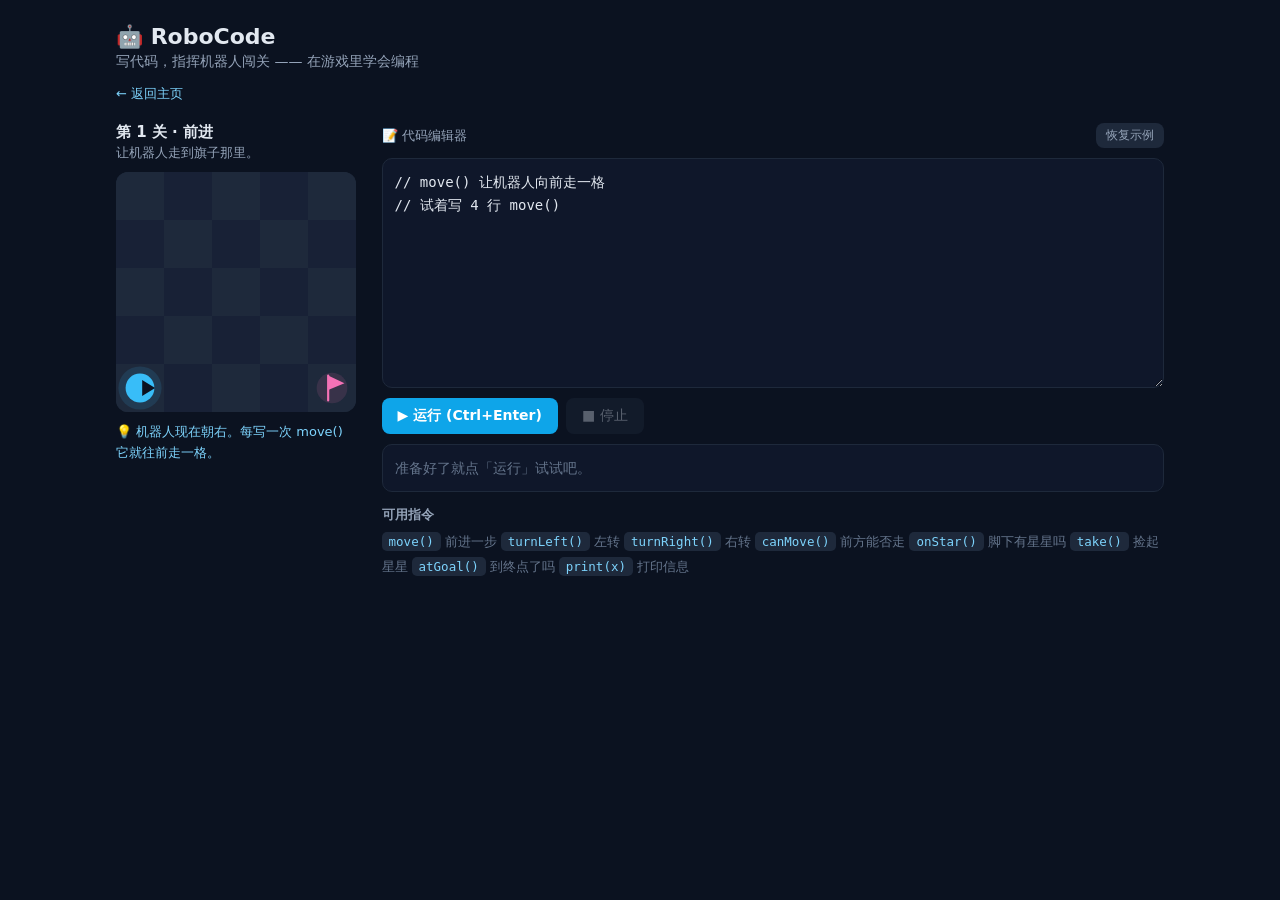
==== robocode.html @ 79fa5fc2 "feat: add RoboCode programming game page" ====
<!DOCTYPE html>
<html lang="zh-CN">
<head>
<meta charset="UTF-8">
<meta name="viewport" content="width=device-width, initial-scale=1">
<title>RoboCode · 用游戏学编程</title>
<style>
*{box-sizing:border-box}
body{margin:0;background:#0b1220;color:#e2e8f0;font-family:system-ui,-apple-system,"Segoe UI","PingFang SC","Microsoft YaHei",sans-serif;min-height:100vh}
.wrap{max-width:1080px;margin:0 auto;padding:24px 16px 48px}
header{margin-bottom:20px}header h1{font-size:22px;margin:0 0 4px}header p{margin:0;color:#94a3b8;font-size:14px}
.main{display:flex;gap:24px;align-items:flex-start}.left{flex:0 1 auto;max-width:470px}.right{flex:1 1 auto;min-width:0;display:flex;flex-direction:column;gap:10px}
.level-bar{margin-bottom:10px}#levelTitle{display:block;font-weight:600;font-size:15px}#levelGoal{display:block;font-size:13px;color:#94a3b8;margin-top:2px}
canvas{border-radius:12px;display:block;background:#1e293b;max-width:100%}
.hint{margin-top:10px;font-size:13px;color:#7dd3fc;line-height:1.6}
.editor-head{display:flex;justify-content:space-between;align-items:center;font-size:13px;color:#94a3b8}
.editor-head button{padding:4px 10px;font-size:12px;background:#1e293b;color:#94a3b8}
#code{width:100%;height:230px;background:#0f172a;color:#e2e8f0;border:1px solid #1e293b;border-radius:10px;padding:12px;font-family:ui-monospace,"SF Mono",Menlo,Consolas,monospace;font-size:14px;line-height:1.65;resize:vertical;outline:none;tab-size:2}
#code:focus{border-color:#38bdf8;box-shadow:0 0 0 3px rgba(56,189,248,.12)}
.actions{display:flex;gap:8px;flex-wrap:wrap}
button{border:none;border-radius:8px;padding:9px 16px;font-size:14px;cursor:pointer;background:#1e293b;color:#cbd5e1;font-family:inherit;transition:.15s}
button:hover:not(:disabled){background:#334155}button.primary{background:#0ea5e9;color:#fff;font-weight:600}button.primary:hover:not(:disabled){background:#38bdf8}button:disabled{opacity:.4;cursor:not-allowed}
.console{background:#0f172a;border:1px solid #1e293b;border-radius:10px;padding:12px;font-size:13.5px;min-height:48px;line-height:1.5;color:#64748b;display:flex;align-items:center;flex-wrap:wrap;gap:4px}
.console.ok{color:#4ade80;border-color:#14532d;background:#052e16}.console.error{color:#fca5a5;border-color:#7f1d1d;background:#2a0e0e}.console.warn{color:#fcd34d;border-color:#78350f;background:#2a1f05}
.console .next{margin-left:10px;padding:5px 12px;font-size:13px;background:#16a34a;color:#fff;font-weight:600}.console .next:hover{background:#22c55e}
.api-help{font-size:12.5px;color:#64748b;line-height:2}.api-help b{color:#94a3b8;display:block;margin-bottom:2px}.api-help code{background:#1e293b;padding:2px 7px;border-radius:5px;color:#7dd3fc;font-family:ui-monospace,monospace;margin-right:4px}
.back{display:inline-flex;margin-top:14px;color:#7dd3fc;font-size:13px;text-decoration:none}.back:hover{text-decoration:underline}
@media(max-width:820px){.main{flex-direction:column}.left{max-width:100%;width:100%}.right{width:100%}canvas{width:100%;height:auto}#code{height:210px}}
</style>
</head>
<body>
<div class="wrap">
<header><h1>🤖 RoboCode</h1><p>写代码，指挥机器人闯关 —— 在游戏里学会编程</p><a class="back" href="./index.html">← 返回主页</a></header>
<div class="main">
<div class="left"><div class="level-bar"><span id="levelTitle"></span><span id="levelGoal"></span></div><canvas id="board"></canvas><div class="hint" id="hint"></div></div>
<div class="right">
<div class="editor-head"><span>📝 代码编辑器</span><button id="resetCode">恢复示例</button></div>
<textarea id="code" spellcheck="false"></textarea>
<div class="actions"><button id="runBtn" class="primary">▶ 运行 (Ctrl+Enter)</button><button id="stopBtn" disabled>■ 停止</button></div>
<div class="console" id="console">准备好了就点「运行」试试吧。</div>
<div class="api-help"><b>可用指令</b><code>move()</code>前进一步 <code>turnLeft()</code>左转 <code>turnRight()</code>右转 <code>canMove()</code>前方能否走 <code>onStar()</code>脚下有星星吗 <code>take()</code>捡起星星 <code>atGoal()</code>到终点了吗 <code>print(x)</code>打印信息</div>
</div></div></div>
<script>
const DIRS=[{dx:1,dy:0,angle:0},{dx:0,dy:1,angle:Math.PI/2},{dx:-1,dy:0,angle:Math.PI},{dx:0,dy:-1,angle:-Math.PI/2}];
const LEVELS=[
{title:"第 1 关 · 前进",goalText:"让机器人走到旗子那里。",size:5,start:{x:0,y:4,dir:0},goal:{x:4,y:4},walls:[],stars:[],starter:"// move() 让机器人向前走一格\n// 试着写 4 行 move()\n\n",tip:"💡 机器人现在朝右。每写一次 move() 它就往前走一格。"},
{title:"第 2 关 · 转弯",goalText:"先向右走，再向上走到旗子。",size:5,start:{x:0,y:4,dir:0},goal:{x:2,y:0},walls:[],stars:[],starter:"// turnLeft() 左转，turnRight() 右转\n// 记住：转弯只是改变方向，不会移动\n\n",tip:"💡 先 move() 两次，然后 turnLeft()，再 move() 四次。"},
{title:"第 3 关 · 循环",goalText:"路很长，用循环让代码短一点。",size:8,start:{x:0,y:7,dir:0},goal:{x:7,y:7},walls:[],stars:[],starter:"// 要走 7 格，写 7 行 move() 太累了\n// 用 for 循环：\n// for (let i = 0; i < 7; i++) { move() }\n\n",tip:"💡 for 循环会把你写在大括号里的代码重复执行很多次。"},
{title:"第 4 关 · 收集星星",goalText:"捡起沿途所有星星，再到旗子那里。",size:7,start:{x:0,y:6,dir:0},goal:{x:6,y:6},walls:[],stars:[{x:2,y:6},{x:4,y:6}],starter:"// onStar() 问：我脚下有星星吗？\n// take() 把星星捡起来\n// 用 if 来「有星星才捡」\n\n",tip:"💡 循环里写：move()，然后 if (onStar()) take()。"},
{title:"第 5 关 · 绕过障碍",goalText:"用 canMove() 判断前方能不能走。",size:7,start:{x:0,y:6,dir:0},goal:{x:6,y:0},walls:[{x:4,y:6},{x:5,y:6},{x:6,y:6},{x:4,y:5},{x:5,y:5},{x:6,y:5},{x:4,y:4},{x:5,y:4},{x:6,y:4},{x:3,y:2},{x:4,y:2},{x:5,y:2}],stars:[],starter:"// while (canMove()) move() 的意思是：\n// 「只要前面能走，就一直往前走」\n\n",tip:"💡 一段直路走完后用 turnLeft() / turnRight() 换方向，再继续 while。"}
];
const canvas=document.getElementById('board'),ctx=canvas.getContext('2d'),codeEl=document.getElementById('code');
let levelIndex=0,level=LEVELS[0],cellSize=60,view=null,playTimer=null,running=false;
function roundRect(x,y,w,h,r){ctx.beginPath();ctx.moveTo(x+r,y);ctx.arcTo(x+w,y,x+w,y+h,r);ctx.arcTo(x+w,y+h,x,y+h,r);ctx.arcTo(x,y+h,x,y,r);ctx.arcTo(x,y,x+w,y,r);ctx.closePath()}
function drawStarPath(cx,cy,r){ctx.beginPath();for(let i=0;i<10;i++){const ang=-Math.PI/2+i*Math.PI/5,rad=i%2===0?r:r*.45,px=cx+Math.cos(ang)*rad,py=cy+Math.sin(ang)*rad;if(i===0)ctx.moveTo(px,py);else ctx.lineTo(px,py)}ctx.closePath()}
function resizeCanvas(){const wrapWidth=Math.min(460,canvas.parentElement.clientWidth||460);cellSize=Math.max(34,Math.floor(wrapWidth/level.size));const w=cellSize*level.size,dpr=window.devicePixelRatio||1;canvas.width=w*dpr;canvas.height=w*dpr;canvas.style.width=w+'px';canvas.style.height=w+'px';ctx.setTransform(dpr,0,0,dpr,0,0)}
function render(){if(!view)return;const n=level.size,c=cellSize,W=n*c;ctx.clearRect(0,0,W,W);for(let y=0;y<n;y++)for(let x=0;x<n;x++){ctx.fillStyle=(x+y)%2===0?'#1e293b':'#182136';ctx.fillRect(x*c,y*c,c,c)}
const gx=level.goal.x*c+c/2,gy=level.goal.y*c+c/2;ctx.beginPath();ctx.arc(gx,gy,c*.32,0,Math.PI*2);ctx.fillStyle='rgba(244,114,182,.12)';ctx.fill();ctx.strokeStyle='#f472b6';ctx.lineWidth=Math.max(2,c*.045);ctx.lineCap='round';ctx.beginPath();ctx.moveTo(gx-c*.08,gy+c*.26);ctx.lineTo(gx-c*.08,gy-c*.26);ctx.stroke();ctx.beginPath();ctx.moveTo(gx-c*.08,gy-c*.26);ctx.lineTo(gx+c*.26,gy-c*.10);ctx.lineTo(gx-c*.08,gy+c*.04);ctx.closePath();ctx.fillStyle='#f472b6';ctx.fill();
ctx.fillStyle='#475569';for(const w of level.walls){roundRect(w.x*c+3,w.y*c+3,c-6,c-6,6);ctx.fill()}
for(const s of view.stars){const [sx,sy]=s.split(',').map(Number);drawStarPath(sx*c+c/2,sy*c+c/2,c*.24);ctx.fillStyle='#fbbf24';ctx.fill()}
const bx=view.x*c+c/2,by=view.y*c+c/2,r=c*.3;ctx.save();ctx.translate(bx,by);ctx.beginPath();ctx.arc(0,0,r*1.5,0,Math.PI*2);ctx.fillStyle='rgba(56,189,248,.12)';ctx.fill();ctx.rotate(DIRS[view.dir].angle);ctx.beginPath();ctx.arc(0,0,r,0,Math.PI*2);ctx.fillStyle='#38bdf8';ctx.fill();ctx.beginPath();ctx.moveTo(r*1.05,0);ctx.lineTo(r*.15,-r*.55);ctx.lineTo(r*.15,r*.55);ctx.closePath();ctx.fillStyle='#0b1220';ctx.fill();ctx.restore()}
function executeCode(userCode,lv){const wallSet=new Set(lv.walls.map(w=>w.x+','+w.y)),state={x:lv.start.x,y:lv.start.y,dir:lv.start.dir,stars:new Set(lv.stars.map(s=>s.x+','+s.y)),frames:[],log:[]};let steps=0;const MAX_STEPS=5000,inBounds=(x,y)=>x>=0&&y>=0&&x<lv.size&&y<lv.size,blocked=(x,y)=>!inBounds(x,y)||wallSet.has(x+','+y);
function record(){state.frames.push({x:state.x,y:state.y,dir:state.dir,stars:Array.from(state.stars)})}function tick(){if(++steps>MAX_STEPS)throw new Error('程序跑的步数太多啦，是不是写了死循环？')}
const api={move(){tick();const d=DIRS[state.dir],nx=state.x+d.dx,ny=state.y+d.dy;if(blocked(nx,ny))throw new Error('撞墙了！前方走不通 💥');state.x=nx;state.y=ny;record()},turnLeft(){tick();state.dir=(state.dir+3)%4;record()},turnRight(){tick();state.dir=(state.dir+1)%4;record()},canMove(){tick();const d=DIRS[state.dir];return !blocked(state.x+d.dx,state.y+d.dy)},onStar(){tick();return state.stars.has(state.x+','+state.y)},take(){tick();const k=state.x+','+state.y;if(!state.stars.has(k))throw new Error('这里没有星星可以捡 😐');state.stars.delete(k);record()},atGoal(){tick();return state.x===lv.goal.x&&state.y===lv.goal.y},print(...args){state.log.push(args.map(String).join(' '))}};
record();let error=null;try{const names=Object.keys(api),values=names.map(k=>api[k]),fn=new Function(...names,'"use strict";\n'+userCode);fn(...values)}catch(e){error=e instanceof Error?e.message:String(e)}
return{frames:state.frames,error,win:!error&&state.x===lv.goal.x&&state.y===lv.goal.y&&state.stars.size===0,log:state.log}}
function thin(frames,max){if(frames.length<=max)return frames;const out=[],stride=frames.length/max;for(let i=0;i<max;i++)out.push(frames[Math.floor(i*stride)]);out.push(frames[frames.length-1]);return out}
function playFrames(rawFrames,done){const frames=thin(rawFrames,260),interval=Math.max(28,Math.min(230,4200/frames.length));let i=0;const step=()=>{if(i>=frames.length){playTimer=null;done();return}view=frames[i++];render();playTimer=setTimeout(step,interval)};step()}
function stopPlayback(){if(playTimer){clearTimeout(playTimer);playTimer=null}running=false;updateButtons()}
function updateButtons(){document.getElementById('runBtn').disabled=running;document.getElementById('stopBtn').disabled=!running}
function showConsole(html,cls){const el=document.getElementById('console');el.className='console'+(cls?' '+cls:'');el.innerHTML=html}
function run(){if(running)return;const code=codeEl.value;let result;try{result=executeCode(code,level)}catch(e){showConsole('❌ '+e.message,'error');return}running=true;updateButtons();showConsole('⏳ 运行中…');playFrames(result.frames,()=>{running=false;updateButtons();if(result.error){showConsole('❌ '+result.error,'error');return}if(result.win){if(levelIndex<LEVELS.length-1){showConsole('🎉 通过！<button class="next" id="nextBtn">进入下一关 →</button>','ok');const btn=document.getElementById('nextBtn');if(btn)btn.onclick=()=>loadLevel(levelIndex+1)}else showConsole('🏆 全部通关！你已经学会用代码指挥机器人啦，试试自己改改代码玩吧。','ok')}else showConsole('🤔 机器人还没到达旗子（或者星星没捡完），再想想～','warn')})}
function loadLevel(i){stopPlayback();levelIndex=i;level=LEVELS[i];view={x:level.start.x,y:level.start.y,dir:level.start.dir,stars:level.stars.map(s=>s.x+','+s.y)};document.getElementById('levelTitle').textContent=level.title;document.getElementById('levelGoal').textContent=level.goalText;document.getElementById('hint').textContent=level.tip;codeEl.value=level.starter;showConsole('准备好了就点「运行」试试吧。');resizeCanvas();render()}
document.getElementById('runBtn').onclick=run;document.getElementById('stopBtn').onclick=()=>{stopPlayback();showConsole('已停止。','warn')};document.getElementById('resetCode').onclick=()=>{codeEl.value=level.starter};
codeEl.addEventListener('keydown',e=>{if(e.key==='Tab'){e.preventDefault();const s=codeEl.selectionStart,en=codeEl.selectionEnd;codeEl.value=codeEl.value.slice(0,s)+'  '+codeEl.value.slice(en);codeEl.selectionStart=codeEl.selectionEnd=s+2}if(e.key==='Enter'&&(e.ctrlKey||e.metaKey)){e.preventDefault();run()}});
let resizeTimer=null;window.addEventListener('resize',()=>{clearTimeout(resizeTimer);resizeTimer=setTimeout(()=>{resizeCanvas();render()},100)});loadLevel(0);
</script>
</body>
</html>
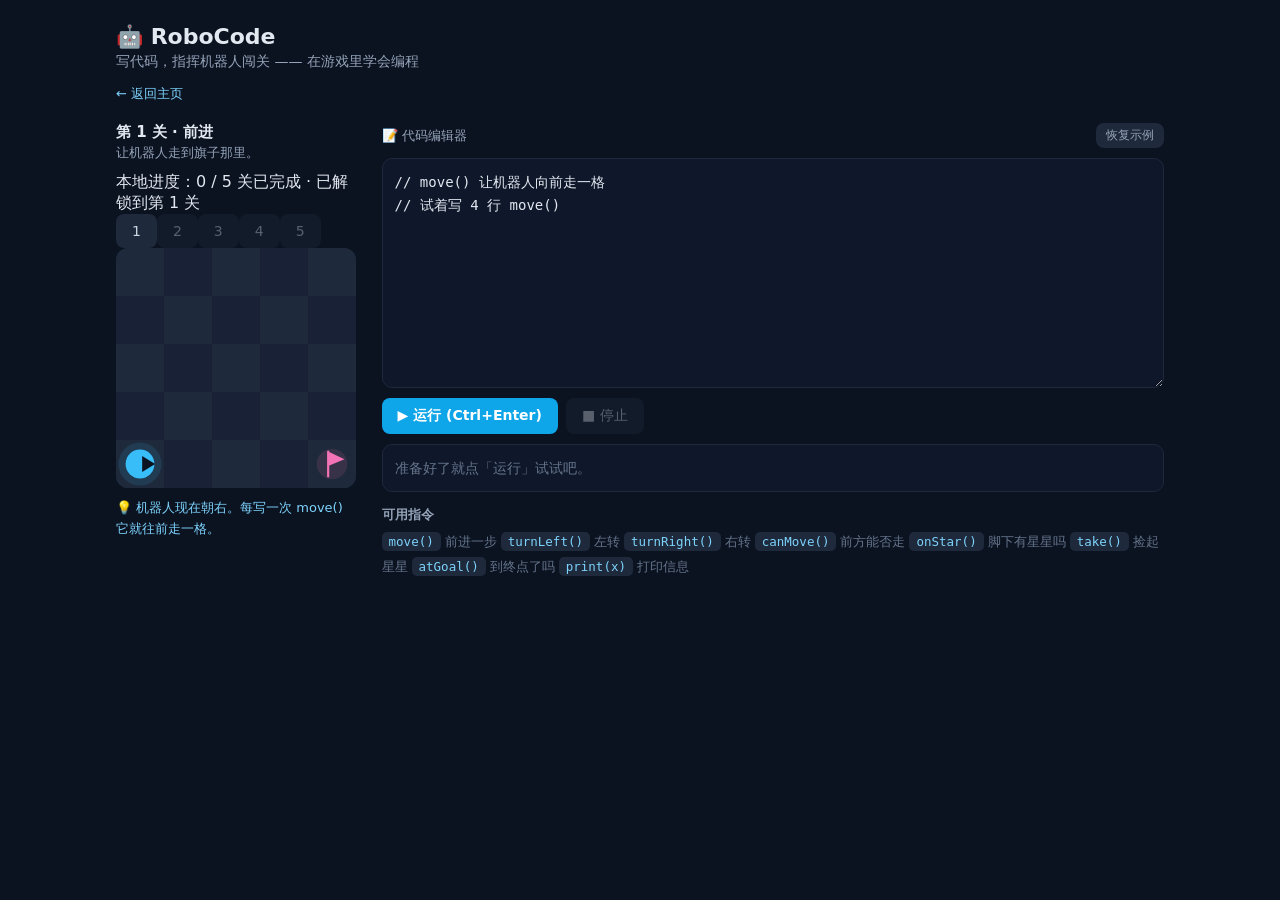
==== commit da1d41ef: "Save RoboCode level progress locally" ====
--- a/robocode.html
+++ b/robocode.html
@@ -15,7 +15,7 @@
 .hint{margin-top:10px;font-size:13px;color:#7dd3fc;line-height:1.6}
 .editor-head{display:flex;justify-content:space-between;align-items:center;font-size:13px;color:#94a3b8}
 .editor-head button{padding:4px 10px;font-size:12px;background:#1e293b;color:#94a3b8}
-#code{width:100%;height:230px;background:#0f172a;color:#e2e8f0;border:1px solid #1e293b;border-radius:10px;padding:12px;font-family:ui-monospace,"SF Mono",Menlo,Consolas,monospace;font-size:14px;line-height:1.65;resize:vertical;outline:none;tab-size:2}
+#code{position:relative;z-index:2;display:block;width:100%;height:230px;background:#0f172a;color:#e2e8f0;border:1px solid #1e293b;border-radius:10px;padding:12px;font-family:ui-monospace,"SF Mono",Menlo,Consolas,monospace;font-size:14px;line-height:1.65;resize:vertical;outline:none;tab-size:2;user-select:text;-webkit-user-select:text;pointer-events:auto;touch-action:manipulation;caret-color:#38bdf8}
 #code:focus{border-color:#38bdf8;box-shadow:0 0 0 3px rgba(56,189,248,.12)}
 .actions{display:flex;gap:8px;flex-wrap:wrap}
 button{border:none;border-radius:8px;padding:9px 16px;font-size:14px;cursor:pointer;background:#1e293b;color:#cbd5e1;font-family:inherit;transition:.15s}
@@ -32,7 +32,7 @@
 <div class="wrap">
 <header><h1>🤖 RoboCode</h1><p>写代码，指挥机器人闯关 —— 在游戏里学会编程</p><a class="back" href="./index.html">← 返回主页</a></header>
 <div class="main">
-<div class="left"><div class="level-bar"><span id="levelTitle"></span><span id="levelGoal"></span></div><canvas id="board"></canvas><div class="hint" id="hint"></div></div>
+<div class="left"><div class="level-bar"><span id="levelTitle"></span><span id="levelGoal"></span></div><div class="progress-text" id="progressText">本地进度：0 / 5 关</div><div class="level-select" id="levelSelect"></div><canvas id="board"></canvas><div class="hint" id="hint"></div></div>
 <div class="right">
 <div class="editor-head"><span>📝 代码编辑器</span><button id="resetCode">恢复示例</button></div>
 <textarea id="code" spellcheck="false"></textarea>
@@ -49,6 +49,7 @@
 {title:"第 4 关 · 收集星星",goalText:"捡起沿途所有星星，再到旗子那里。",size:7,start:{x:0,y:6,dir:0},goal:{x:6,y:6},walls:[],stars:[{x:2,y:6},{x:4,y:6}],starter:"// onStar() 问：我脚下有星星吗？\n// take() 把星星捡起来\n// 用 if 来「有星星才捡」\n\n",tip:"💡 循环里写：move()，然后 if (onStar()) take()。"},
 {title:"第 5 关 · 绕过障碍",goalText:"用 canMove() 判断前方能不能走。",size:7,start:{x:0,y:6,dir:0},goal:{x:6,y:0},walls:[{x:4,y:6},{x:5,y:6},{x:6,y:6},{x:4,y:5},{x:5,y:5},{x:6,y:5},{x:4,y:4},{x:5,y:4},{x:6,y:4},{x:3,y:2},{x:4,y:2},{x:5,y:2}],stars:[],starter:"// while (canMove()) move() 的意思是：\n// 「只要前面能走，就一直往前走」\n\n",tip:"💡 一段直路走完后用 turnLeft() / turnRight() 换方向，再继续 while。"}
 ];
+const PROGRESS_KEY='robocode-progress-v1';let savedProgress={unlocked:0,completed:[]};try{savedProgress=Object.assign(savedProgress,JSON.parse(localStorage.getItem(PROGRESS_KEY)||'{}'))}catch(e){}savedProgress.unlocked=Math.max(0,Math.min(LEVELS.length-1,Number(savedProgress.unlocked)||0));if(!Array.isArray(savedProgress.completed))savedProgress.completed=[];function saveProgress(){try{localStorage.setItem(PROGRESS_KEY,JSON.stringify(savedProgress))}catch(e){}}function renderLevelSelect(){const wrap=document.getElementById('levelSelect');if(!wrap)return;wrap.innerHTML='';LEVELS.forEach((lv,i)=>{const b=document.createElement('button');b.type='button';b.textContent=(savedProgress.completed.includes(i)?'✓ ':'')+(i+1);b.title=lv.title;b.disabled=i>savedProgress.unlocked;b.classList.toggle('active',i===levelIndex);b.onclick=()=>loadLevel(i);wrap.appendChild(b)});const p=document.getElementById('progressText');if(p)p.textContent='本地进度：'+savedProgress.completed.length+' / '+LEVELS.length+' 关已完成 · 已解锁到第 '+(savedProgress.unlocked+1)+' 关'}
 const canvas=document.getElementById('board'),ctx=canvas.getContext('2d'),codeEl=document.getElementById('code');
 let levelIndex=0,level=LEVELS[0],cellSize=60,view=null,playTimer=null,running=false;
 function roundRect(x,y,w,h,r){ctx.beginPath();ctx.moveTo(x+r,y);ctx.arcTo(x+w,y,x+w,y+h,r);ctx.arcTo(x+w,y+h,x,y+h,r);ctx.arcTo(x,y+h,x,y,r);ctx.arcTo(x,y,x+w,y,r);ctx.closePath()}
@@ -69,8 +70,8 @@
 function stopPlayback(){if(playTimer){clearTimeout(playTimer);playTimer=null}running=false;updateButtons()}
 function updateButtons(){document.getElementById('runBtn').disabled=running;document.getElementById('stopBtn').disabled=!running}
 function showConsole(html,cls){const el=document.getElementById('console');el.className='console'+(cls?' '+cls:'');el.innerHTML=html}
-function run(){if(running)return;const code=codeEl.value;let result;try{result=executeCode(code,level)}catch(e){showConsole('❌ '+e.message,'error');return}running=true;updateButtons();showConsole('⏳ 运行中…');playFrames(result.frames,()=>{running=false;updateButtons();if(result.error){showConsole('❌ '+result.error,'error');return}if(result.win){if(levelIndex<LEVELS.length-1){showConsole('🎉 通过！<button class="next" id="nextBtn">进入下一关 →</button>','ok');const btn=document.getElementById('nextBtn');if(btn)btn.onclick=()=>loadLevel(levelIndex+1)}else showConsole('🏆 全部通关！你已经学会用代码指挥机器人啦，试试自己改改代码玩吧。','ok')}else showConsole('🤔 机器人还没到达旗子（或者星星没捡完），再想想～','warn')})}
-function loadLevel(i){stopPlayback();levelIndex=i;level=LEVELS[i];view={x:level.start.x,y:level.start.y,dir:level.start.dir,stars:level.stars.map(s=>s.x+','+s.y)};document.getElementById('levelTitle').textContent=level.title;document.getElementById('levelGoal').textContent=level.goalText;document.getElementById('hint').textContent=level.tip;codeEl.value=level.starter;showConsole('准备好了就点「运行」试试吧。');resizeCanvas();render()}
+function run(){if(running)return;const code=codeEl.value;let result;try{result=executeCode(code,level)}catch(e){showConsole('❌ '+e.message,'error');return}running=true;updateButtons();showConsole('⏳ 运行中…');playFrames(result.frames,()=>{running=false;updateButtons();if(result.error){showConsole('❌ '+result.error,'error');return}if(result.win){if(!savedProgress.completed.includes(levelIndex))savedProgress.completed.push(levelIndex);savedProgress.unlocked=Math.max(savedProgress.unlocked,Math.min(LEVELS.length-1,levelIndex+1));saveProgress();renderLevelSelect();if(levelIndex<LEVELS.length-1){showConsole('🎉 通过！<button class="next" id="nextBtn">进入下一关 →</button>','ok');const btn=document.getElementById('nextBtn');if(btn)btn.onclick=()=>loadLevel(levelIndex+1)}else showConsole('🏆 全部通关！你已经学会用代码指挥机器人啦，试试自己改改代码玩吧。','ok')}else showConsole('🤔 机器人还没到达旗子（或者星星没捡完），再想想～','warn')})}
+function loadLevel(i){stopPlayback();levelIndex=i;level=LEVELS[i];view={x:level.start.x,y:level.start.y,dir:level.start.dir,stars:level.stars.map(s=>s.x+','+s.y)};document.getElementById('levelTitle').textContent=level.title;document.getElementById('levelGoal').textContent=level.goalText;document.getElementById('hint').textContent=level.tip;codeEl.value=level.starter;showConsole('准备好了就点「运行」试试吧。');resizeCanvas();render();renderLevelSelect()}
 document.getElementById('runBtn').onclick=run;document.getElementById('stopBtn').onclick=()=>{stopPlayback();showConsole('已停止。','warn')};document.getElementById('resetCode').onclick=()=>{codeEl.value=level.starter};
 codeEl.addEventListener('keydown',e=>{if(e.key==='Tab'){e.preventDefault();const s=codeEl.selectionStart,en=codeEl.selectionEnd;codeEl.value=codeEl.value.slice(0,s)+'  '+codeEl.value.slice(en);codeEl.selectionStart=codeEl.selectionEnd=s+2}if(e.key==='Enter'&&(e.ctrlKey||e.metaKey)){e.preventDefault();run()}});
 let resizeTimer=null;window.addEventListener('resize',()=>{clearTimeout(resizeTimer);resizeTimer=setTimeout(()=>{resizeCanvas();render()},100)});loadLevel(0);
